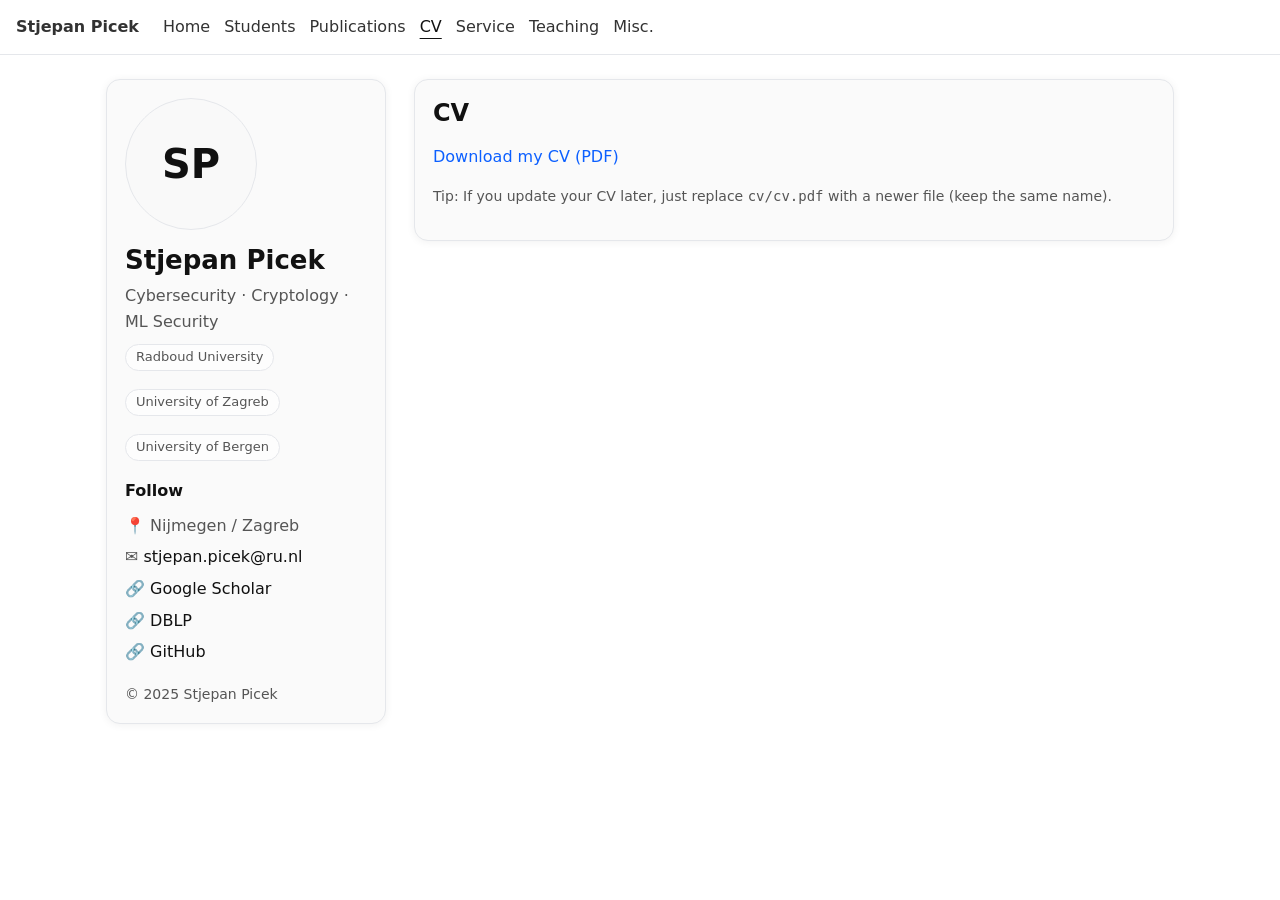
==== cv/index.html @ 3ecb9355 "Add files via upload" ====
<!doctype html>
<html lang="en">
<head>
  <meta charset="utf-8" />
  <meta name="viewport" content="width=device-width, initial-scale=1" />
  <title>CV · Stjepan Picek</title>
  <link rel="stylesheet" href="/assets/style.css" />
</head>
<body>
  <nav class="topnav">
    <span class="brand"><a href="/" style="text-decoration:none;color:inherit;">Stjepan Picek</a></span>
    <a class="" href="/">Home</a>
      <a class="" href="/students/">Students</a>
      <a class="" href="/publications/">Publications</a>
      <a class="active" href="/cv/">CV</a>
      <a class="" href="/service/">Service</a>
      <a class="" href="/teaching/">Teaching</a>
      <a class="" href="/misc/">Misc.</a>
  </nav>

  <div class="container">
    <aside class="sidebar">
      <div class="avatar" aria-label="Profile photo placeholder">SP</div>
      <div class="name">Stjepan Picek</div>
      <p class="subtitle">Cybersecurity · Cryptology · ML Security</p>

      <div class="kv">
        <span class="badge">Radboud University</span>
        <span class="badge">University of Zagreb</span>
        <span class="badge">University of Bergen</span>
      </div>

      <h3>Follow</h3>
      <ul class="follow">
        <li>📍 Nijmegen / Zagreb</li>
        <li>✉️ <a href="mailto:stjepan.picek@ru.nl">stjepan.picek@ru.nl</a></li>
        <li>🔗 <a href="https://scholar.google.hr/citations?user=C1enS8IAAAAJ&hl=en">Google Scholar</a></li>
        <li>🔗 <a href="https://dblp.org/pid/50/10230.html">DBLP</a></li>
        <li>🔗 <a href="https://github.com/stjepanpicek">GitHub</a></li>
      </ul>

      <div class="footer">© 2025 Stjepan Picek</div>
    </aside>

    <main class="main">
      <section class="card">
  <h1>CV</h1>
  <p>
    <a href="/cv/cv.pdf">Download my CV (PDF)</a>
  </p>
  <p class="small">
    Tip: If you update your CV later, just replace <code>cv/cv.pdf</code> with a newer file (keep the same name).
  </p>
</section>
    </main>
  </div>
</body>
</html>
---- assets/style.css ----
:root{
  --bg:#ffffff;
  --text:#111;
  --muted:#555;
  --border:#e5e7eb;
  --link:#0b5fff;
  --card:#fafafa;
  --shadow:0 1px 8px rgba(0,0,0,.06);
  --radius:14px;
  --sidebar:280px;
}
@media (prefers-color-scheme: dark){
  :root{
    --bg:#0b0f14;
    --text:#e8eef7;
    --muted:#a8b3c5;
    --border:#1f2a37;
    --link:#6aa7ff;
    --card:#0f1620;
    --shadow:0 1px 10px rgba(0,0,0,.35);
  }
}
*{box-sizing:border-box}
html,body{height:100%}
body{
  margin:0;
  font-family: system-ui, -apple-system, Segoe UI, Roboto, Arial, sans-serif;
  background:var(--bg);
  color:var(--text);
  line-height:1.6;
}
a{color:var(--link); text-decoration:none}
a:hover{text-decoration:underline}
.container{
  display:grid;
  grid-template-columns: var(--sidebar) 1fr;
  gap:28px;
  max-width: 1100px;
  margin: 0 auto;
  padding: 24px 16px 48px;
}
@media (max-width: 900px){
  .container{grid-template-columns:1fr; gap:16px}
}
.topnav{
  display:flex;
  flex-wrap:wrap;
  gap:10px 14px;
  padding: 14px 16px;
  border-bottom:1px solid var(--border);
  position:sticky;
  top:0;
  background: color-mix(in srgb, var(--bg) 92%, transparent);
  backdrop-filter: blur(8px);
  z-index:5;
}
.topnav .brand{font-weight:700; margin-right:10px}
.topnav a{color:var(--text); opacity:.86}
.topnav a.active{opacity:1; text-decoration:underline; text-underline-offset:6px}
.sidebar{
  position:sticky;
  top:64px;
  align-self:start;
  padding:18px;
  border:1px solid var(--border);
  border-radius:var(--radius);
  background:var(--card);
  box-shadow: var(--shadow);
}
@media (max-width: 900px){
  .sidebar{position:static}
}
.avatar{
  width:132px;height:132px;border-radius:999px;
  border:1px solid var(--border);
  display:grid;place-items:center;
  font-weight:800;font-size:40px;
  margin-bottom:10px;
  background: color-mix(in srgb, var(--card) 70%, transparent);
}
.name{font-size:26px; font-weight:800; margin:6px 0 2px}
.subtitle{color:var(--muted); margin:0 0 10px}
.follow{
  list-style:none; padding:0; margin:12px 0 0;
}
.follow li{margin:6px 0; color:var(--muted)}
.follow li a{color:var(--text)}
.main{
  min-width:0;
}
.card{
  border:1px solid var(--border);
  border-radius:var(--radius);
  background:var(--card);
  padding:18px;
  box-shadow: var(--shadow);
  margin: 0 0 16px;
}
h1,h2,h3{line-height:1.25}
h1{margin:0 0 8px}
h2{margin:0 0 10px; font-size:20px}
h3{margin:12px 0 6px; font-size:16px}
ul{margin:8px 0 0 20px}
.small{color:var(--muted); font-size:14px}
.footer{
  margin-top:18px;
  color:var(--muted);
  font-size:14px;
}
.badge{
  display:inline-block;
  padding:2px 10px;
  border:1px solid var(--border);
  border-radius:999px;
  font-size:13px;
  color:var(--muted);
  margin: 0 8px 8px 0;
}
.kv{display:flex; flex-wrap:wrap; gap:10px}
.kv .badge{background: color-mix(in srgb, var(--bg) 60%, transparent)}
.pub{
  margin: 10px 0 14px;
}
.pub .title{font-weight:700}
.pub .meta{color:var(--muted); font-size:14px}
hr{border:0;border-top:1px solid var(--border); margin:14px 0}
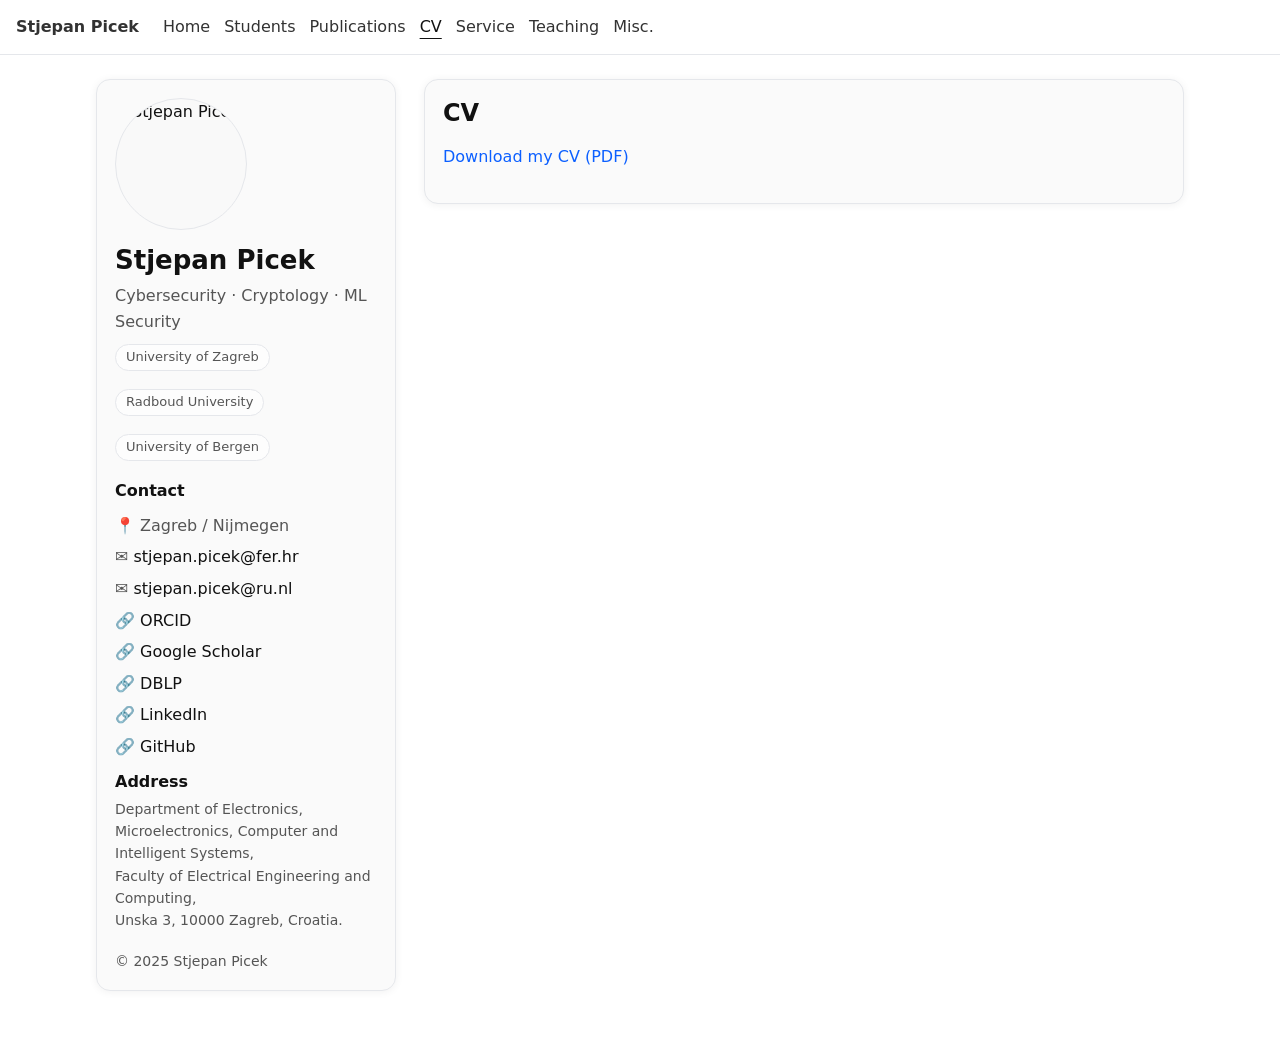
==== commit 8f438415: "Improved version" ====
--- a/cv/index.html
+++ b/cv/index.html
@@ -10,34 +10,44 @@
   <nav class="topnav">
     <span class="brand"><a href="/" style="text-decoration:none;color:inherit;">Stjepan Picek</a></span>
     <a class="" href="/">Home</a>
-      <a class="" href="/students/">Students</a>
-      <a class="" href="/publications/">Publications</a>
-      <a class="active" href="/cv/">CV</a>
-      <a class="" href="/service/">Service</a>
-      <a class="" href="/teaching/">Teaching</a>
-      <a class="" href="/misc/">Misc.</a>
+    <a class="" href="/students/">Students</a>
+    <a class="" href="/publications/">Publications</a>
+    <a class="active" href="/cv/">CV</a>
+    <a class="" href="/service/">Service</a>
+    <a class="" href="/teaching/">Teaching</a>
+    <a class="" href="/misc/">Misc.</a>
   </nav>
 
   <div class="container">
     <aside class="sidebar">
-      <div class="avatar" aria-label="Profile photo placeholder">SP</div>
+      <img class="avatar" src="/assets/profile.png" alt="Stjepan Picek" />
       <div class="name">Stjepan Picek</div>
       <p class="subtitle">Cybersecurity · Cryptology · ML Security</p>
 
       <div class="kv">
+        <span class="badge">University of Zagreb</span>
         <span class="badge">Radboud University</span>
-        <span class="badge">University of Zagreb</span>
         <span class="badge">University of Bergen</span>
       </div>
 
-      <h3>Follow</h3>
+      <h3>Contact</h3>
       <ul class="follow">
-        <li>📍 Nijmegen / Zagreb</li>
+        <li>📍 Zagreb / Nijmegen</li>
+        <li>✉️ <a href="mailto:stjepan.picek@fer.hr">stjepan.picek@fer.hr</a></li>
         <li>✉️ <a href="mailto:stjepan.picek@ru.nl">stjepan.picek@ru.nl</a></li>
+        <li>🔗 <a href="https://orcid.org/0000-0001-7509-4337">ORCID</a></li>
         <li>🔗 <a href="https://scholar.google.hr/citations?user=C1enS8IAAAAJ&hl=en">Google Scholar</a></li>
         <li>🔗 <a href="https://dblp.org/pid/50/10230.html">DBLP</a></li>
+        <li>🔗 <a href="https://www.linkedin.com/in/stjepan-picek-88907ab8/">LinkedIn</a></li>
         <li>🔗 <a href="https://github.com/stjepanpicek">GitHub</a></li>
       </ul>
+
+      <h3>Address</h3>
+      <div class="small">
+        Department of Electronics, Microelectronics, Computer and Intelligent Systems,<br/>
+        Faculty of Electrical Engineering and Computing,<br/>
+        Unska 3, 10000 Zagreb, Croatia.
+      </div>
 
       <div class="footer">© 2025 Stjepan Picek</div>
     </aside>
@@ -45,12 +55,7 @@
     <main class="main">
       <section class="card">
   <h1>CV</h1>
-  <p>
-    <a href="/cv/cv.pdf">Download my CV (PDF)</a>
-  </p>
-  <p class="small">
-    Tip: If you update your CV later, just replace <code>cv/cv.pdf</code> with a newer file (keep the same name).
-  </p>
+  <p><a href="/cv/cv.pdf">Download my CV (PDF)</a></p>
 </section>
     </main>
   </div>
--- a/assets/style.css
+++ b/assets/style.css
@@ -7,7 +7,7 @@
   --card:#fafafa;
   --shadow:0 1px 8px rgba(0,0,0,.06);
   --radius:14px;
-  --sidebar:280px;
+  --sidebar:300px;
 }
 @media (prefers-color-scheme: dark){
   :root{
@@ -35,7 +35,7 @@
   display:grid;
   grid-template-columns: var(--sidebar) 1fr;
   gap:28px;
-  max-width: 1100px;
+  max-width: 1120px;
   margin: 0 auto;
   padding: 24px 16px 48px;
 }
@@ -54,7 +54,7 @@
   backdrop-filter: blur(8px);
   z-index:5;
 }
-.topnav .brand{font-weight:700; margin-right:10px}
+.topnav .brand{font-weight:800; margin-right:10px}
 .topnav a{color:var(--text); opacity:.86}
 .topnav a.active{opacity:1; text-decoration:underline; text-underline-offset:6px}
 .sidebar{
@@ -71,23 +71,21 @@
   .sidebar{position:static}
 }
 .avatar{
-  width:132px;height:132px;border-radius:999px;
+  width:132px;
+  height:132px;
+  border-radius:999px;
   border:1px solid var(--border);
-  display:grid;place-items:center;
-  font-weight:800;font-size:40px;
+  object-fit:cover;
+  display:block;
   margin-bottom:10px;
   background: color-mix(in srgb, var(--card) 70%, transparent);
 }
 .name{font-size:26px; font-weight:800; margin:6px 0 2px}
 .subtitle{color:var(--muted); margin:0 0 10px}
-.follow{
-  list-style:none; padding:0; margin:12px 0 0;
-}
+.follow{list-style:none; padding:0; margin:12px 0 0;}
 .follow li{margin:6px 0; color:var(--muted)}
 .follow li a{color:var(--text)}
-.main{
-  min-width:0;
-}
+.main{min-width:0}
 .card{
   border:1px solid var(--border);
   border-radius:var(--radius);
@@ -102,11 +100,7 @@
 h3{margin:12px 0 6px; font-size:16px}
 ul{margin:8px 0 0 20px}
 .small{color:var(--muted); font-size:14px}
-.footer{
-  margin-top:18px;
-  color:var(--muted);
-  font-size:14px;
-}
+.footer{margin-top:18px; color:var(--muted); font-size:14px;}
 .badge{
   display:inline-block;
   padding:2px 10px;
@@ -118,9 +112,8 @@
 }
 .kv{display:flex; flex-wrap:wrap; gap:10px}
 .kv .badge{background: color-mix(in srgb, var(--bg) 60%, transparent)}
-.pub{
-  margin: 10px 0 14px;
-}
-.pub .title{font-weight:700}
-.pub .meta{color:var(--muted); font-size:14px}
-hr{border:0;border-top:1px solid var(--border); margin:14px 0}
+.pub-item{margin:10px 0}
+.pub-title{font-weight:700}
+.pub-meta{color:var(--muted); font-size:14px}
+.controls{display:flex; flex-wrap:wrap; gap:10px; align-items:center; margin: 10px 0 0}
+input,select{border:1px solid var(--border); border-radius:10px; padding:8px 10px; background:var(--bg); color:var(--text);}
